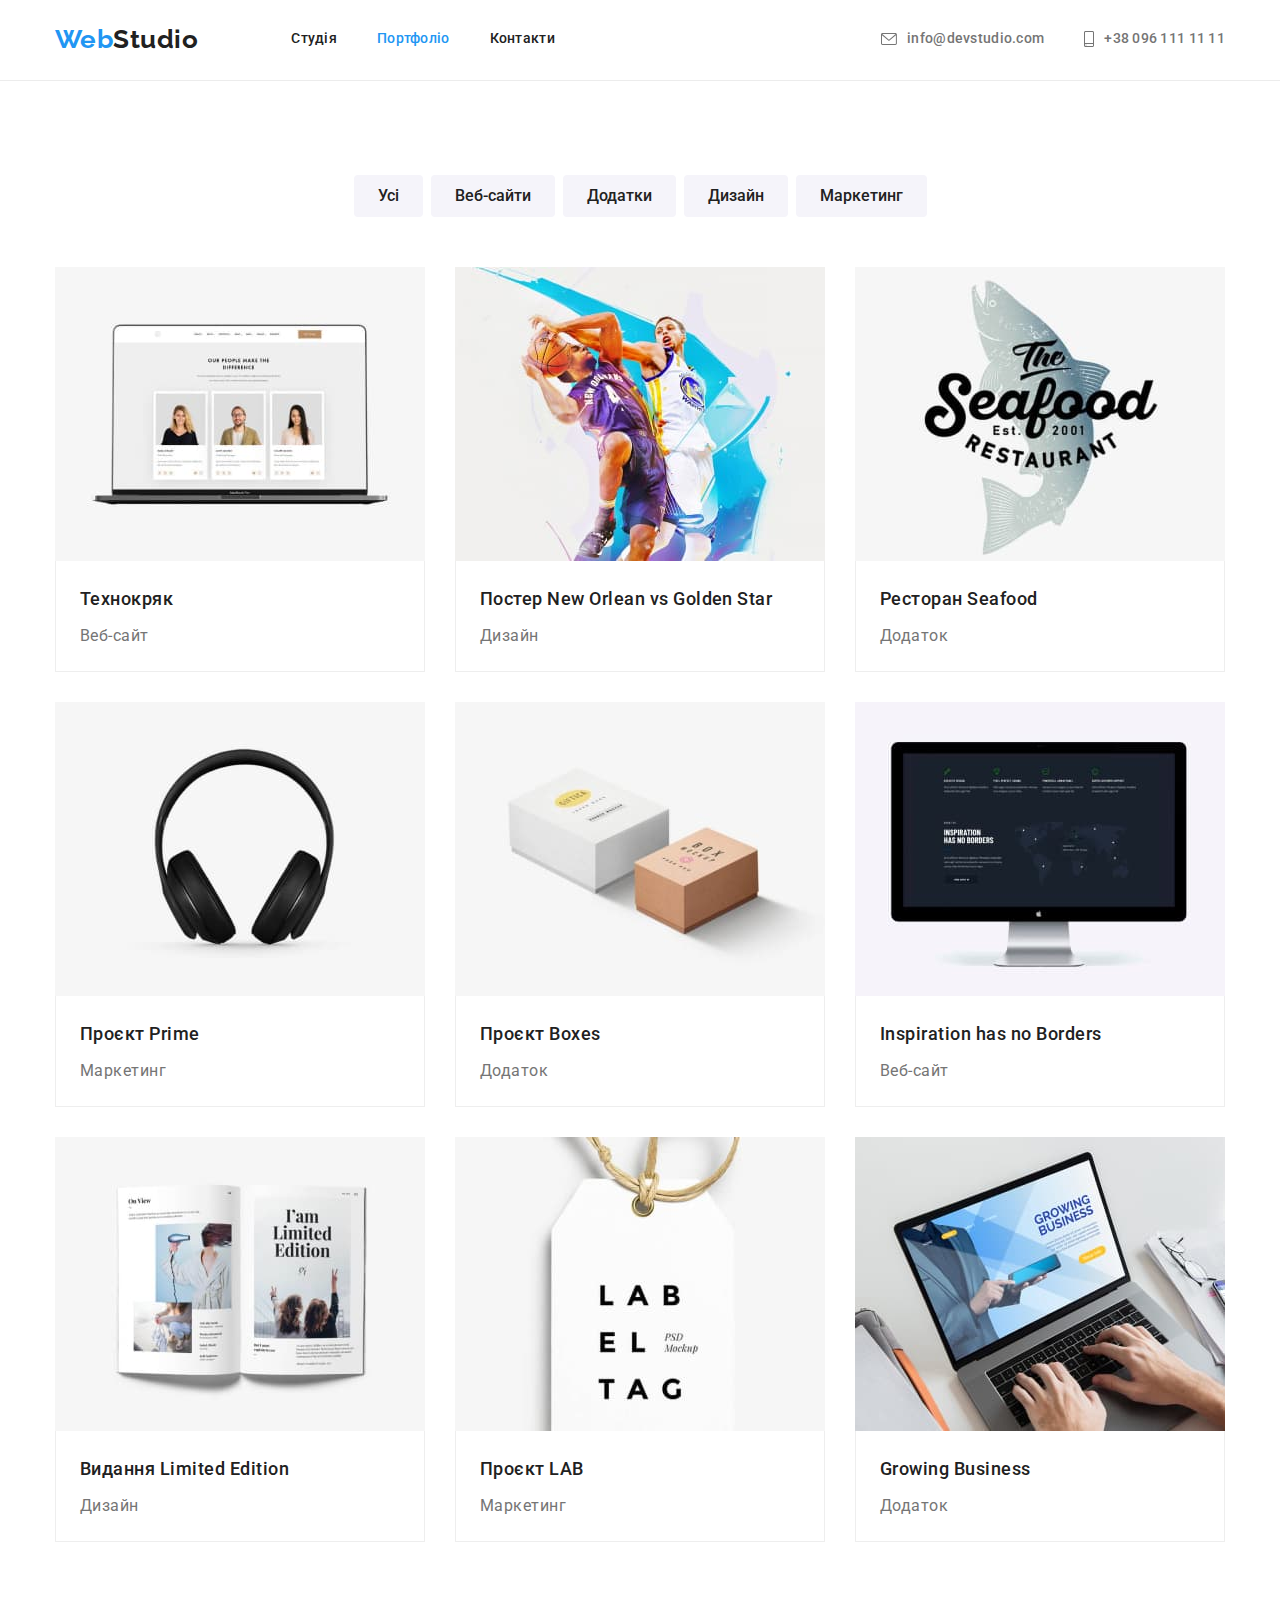
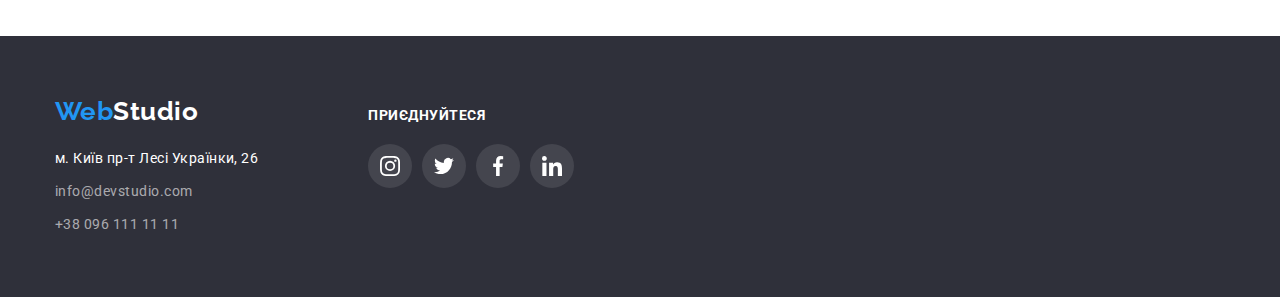
==== portfolio.html @ b3e06029 "start" ====
<!DOCTYPE html>
<html lang="uk">

<head>
    <meta charset="UTF-8">
    <meta http-equiv="X-UA-Compatible" content="IE=edge">
    <meta name="viewport" content="width=device-width, initial-scale=1.0">
    <link rel="stylesheet" href="https://cdnjs.cloudflare.com/ajax/libs/modern-normalize/1.0.0/modern-normalize.min.css" />
    <link rel="stylesheet" href="css/styles.css">
    <link rel="preconnect" href="https://fonts.googleapis.com">
    <link rel="preconnect" href="https://fonts.gstatic.com" crossorigin>
    <link
        href="https://fonts.googleapis.com/css2?family=Raleway:wght@700&family=Roboto:wght@400;500;700;900&display=swap"
        rel="stylesheet">
    <title>Homework 2</title>
</head>

<body>
    <!--Header-->
    <header class="header">
        <div class="container flex center">
            <a href="" class="logo-common logo-black"><span class="logo-highlight">Web</span>Studio</a>
            <nav class="flex-right">
                <ul class="flex list">
                    <li class="item"><a href="./index.html" class="link">Студія</a></li>
                    <li class="item"><a href="" class="link current">Портфоліо</a></li>
                    <li class="item"><a href="" class="link">Контакти</a></li>
                </ul>
            </nav>
            <!--Contacts-->
            <ul class="flex list">
                <li class="item flex center-right">
                    <a class="link-gray" href="mailto:info@devstudio.com">
                        <svg width="16px" height="12px">
                            <use href="./images/icons.svg#envelope"></use>
                        </svg>
                        <span class="mail-top">info@devstudio.com</span>
                    </a>
                </li>
                <li class="item flex center-right">
                    <a href="tel:+380961111111" class="link-gray">
                        <svg width="10px" height="16px">
                            <use href="./images/icons.svg#smartphone"></use>
                        </svg>
                        <span class="mail-top">+38 096 111 11 11</span>
                    </a>
                </li>
            </ul>
        </div>
    
    </header>

    <main>
            <!--Main Block-->
        <section class="section">
        <div class="container">
            <h1 class="section-title-invisible">Портфоліо</h1>
            <ul class="list flex margin">
                <li class="button"><button class="button-gray" type="button">Усі</button></li>
                <li class="button"><button class="button-gray" type="button">Веб-сайти</button></li>
                <li class="button"><button class="button-gray" type="button">Додатки</button></li>
                <li class="button"><button class="button-gray" type="button">Дизайн</button></li>
                <li class="button"><button class="button-gray" type="button">Маркетинг</button></li>
            </ul> 
            <ul class="port list card-set">
                <li>
                    <a href="" class="nodecoration item">
                        <img src="images/portfolio-image1.jpg" alt="Our staff" width="370" class="box">
                        <div class="border">
                        <h2 class="portfolio-title">Технокряк</h2>
                        <p class="portfolio-short">Веб-сайт</p>
                        </div>
                    </a>
                </li>
                <li>
                    <a href="" class="nodecoration item">
                        <img src="images/portfolio-image2.jpg" alt="Basketball players" width="370" class="box">
                        <div class="border">
                        <h2 class="portfolio-title">Постер New Orlean vs Golden Star</h2>
                        <p class="portfolio-short">Дизайн</p>
                        </div>
                    </a>
                </li>
                <li>
                    <a href="" class="nodecoration item">
                        <img src="images/portfolio-image3.jpg" alt="Label with a fish" width="370" class="box">
                        <div class="border">
                        <h2 class="portfolio-title">Ресторан Seafood</h2>
                        <p class="portfolio-short">Додаток</p>
                        </div>
                    </a>
                </li>
                <li>
                    <a href="" class="nodecoration item">
                        <img src="images/portfolio-image4.jpg" alt="Headphones" width="370" class="box">
                        <div class="border">
                        <h2 class="portfolio-title">Проєкт Prime</h2>
                        <p class="portfolio-short">Маркетинг</p>
                        </div>
                    </a>
                </li>
                <li>
                    <a href="" class="nodecoration item">
                        <img src="images/portfolio-image5.jpg" alt="Two boxes" width="370" class="box">
                        <div class="border">
                        <h2 class="portfolio-title">Проєкт Boxes</h2>
                        <p class="portfolio-short">Додаток</p>
                        </div>
                    </a>
                </li>
                <li>
                    <a href="" class="nodecoration item">
                        <img src="images/portfolio-image6.jpg" alt="Monitor" width="370" class="box">
                        <div class="border">
                        <h2 class="portfolio-title">Inspiration has no Borders</h2>
                        <p class="portfolio-short">Веб-сайт</p>
                        </div>
                    </a>
                </li>
                <li>
                    <a href="" class="nodecoration item">
                        <img src="images/portfolio-image7.jpg" alt="Magazine" width="370" class="box">
                        <div class="border">
                        <h2 class="portfolio-title">Видання Limited Edition</h2>
                        <p class="portfolio-short">Дизайн</p>
                        </div>
                    </a>
                </li>
                <li>
                    <a href="" class="nodecoration item">
                        <img src="images/portfolio-image8.jpg" alt="Lab tag" width="370" class="box">
                        <div class="border">
                        <h2 class="portfolio-title">Проєкт LAB</h2>
                        <p class="portfolio-short">Маркетинг</p>
                        </div>
                    </a>
                </li>
                <li>
                    <a href="" class="nodecoration item">
                        <img src="images/portfolio-image9.jpg" alt="Hands on a laptop" width="370" class="box">
                        <div class="border">
                        <h2 class="portfolio-title">Growing Business</h2>
                        <p class="portfolio-short">Додаток</p>
                        </div>
                    </a>
                </li>
            </ul>
        </div>
        </section>
    </main>
    <!--Footer-->
    <footer class="footer">
        <div class="container flex">
            <div>
                <a href="" class="logo-common logo-white"><span class="logo-highlight">Web</span>Studio</a>
                <address>
                    <p class="street item">м. Київ пр-т Лесі Українки, 26</p>
                    <ul class="list">
                        <li class="item"><a href="mailto:info@devstudio.com" class="address-contact">info@devstudio.com</a>
                        </li>
                        <li class="item"><a href="tel:+380961111111" class="address-contact">+38 096 111 11 11</a></li>
                    </ul>
                </address>
            </div>
            <div class="right">
                <h2 class="right-below">Приєднуйтеся</h2>
                <ul class="list icon-set">
                    <li class="soc-size">
                        <a class="social-f" href="">
                            <svg class="social-icon-f" width="20" height="20">
                                <use href="./images/icons.svg#instagram"></use>
                            </svg>
                        </a>
                    </li>
                    <li class="soc-size">
                        <a class="social-f" href="">
                            <svg class="social-icon-f" width="20" height="20">
                                <use href="./images/icons.svg#twitter"></use>
                            </svg>
                        </a>
                    </li>
                    <li class="soc-size">
                        <a class="social-f" href="">
                            <svg class="social-icon-f" width="20" height="20">
                                <use href="./images/icons.svg#facebook"></use>
                            </svg>
                        </a>
                    </li>
                    <li class="soc-size">
                        <a class="social-f" href="">
                            <svg class="social-icon-f" width="20" height="20">
                                <use href="./images/icons.svg#linkedin"></use>
                            </svg>
                        </a>
                    </li>
                </ul>
            </div>
        </div>
    </footer>
</body>

</html>
---- css/styles.css ----
/* Common css*/
:root {
  --primary-text-color: #212121;
  --secondary-text-color: #757575;
  --accent1-color: #2196f3;
  --accent2-color: #ffffff;
  --button-color: #F5F4FA;
  --background-color: #2F303A;
  --button-active: #188CE8;
  --button-social: rgba(33, 150, 243, 1)
}

/* Global*/
html {
  box-sizing: border-box;
}
*,
*::before,
*::after {
  box-sizing: inherit;
}
h1,
h2,
h3,
p,
ul,
a {
  padding: 0;
  margin: 0;
}


body {
  font-family: 'Roboto', sans-serif;
  color: var(--primary-text-color);
  background-color: var(--accent2-color);
  letter-spacing: 0.03em;
  margin: 0;
}


.list {
  list-style: none;
}
/* .list .item {
} */

.header {
    border-bottom: 1px solid #ECECEC;
}
.nodecoration {
  text-decoration: none;
}
/* .nodecoration1 {
  margin: -40px 0 0 0;
  padding: 0;
} */
.refer {
  display: block;
  text-decoration: none; 
}
.container {
  width: 1200px;
  margin: 0 auto;
  padding: 0 15px;
}
.margin {
  justify-content: center;
}
.center {
  align-items: center;
  padding-top: 24px;
  padding-bottom: 25px;
}
.center-right {
  align-items: center;
}
.mail {
      display: flex;
      align-items: center;
      color: var(--secondary-text-color);
      text-decoration: none;
      font-weight: 500;
      font-size: 14px;
      line-height: 1.14;
      letter-spacing: 0.02em;
}
.mail-top {
  margin-left: 10px;
}
.flex-right {
  display: flex;
  margin-right: auto;
}
.flex-right .list {
  margin-left: 93px;
}
.flex .item:not(:last-child) {
  margin-right: 40px;
}
.flex {
  display: flex;
}
/* Logo*/

.logo-common {
  text-decoration: none;
  font-family: 'Raleway';
  font-weight: 700;
  font-size: 26px;
  line-height: 1.19;
}
 .logo-black {
  color: #212121;
}
.footer .logo-white {
  color: #ffffff;
}
.logo-highlight {
  color: #2196f3;
  text-decoration: none;
}

/*.flex-right .item + .item {
  margin-left: 40px;
}
*/




/* Site navigation*/
.flex-right .link {
  display: block;

  color: var(--primary-text-color);
  text-decoration: none;
  font-weight: 500;
  font-size: 14px;
  line-height: 1.14;
  letter-spacing: 0.02em;
}

/* Icons */

 .link-gray {
  display: flex;
  align-items: center;
  fill: var(--secondary-text-color);
  color: var(--secondary-text-color);
  text-decoration: none;
  font-weight: 500;
  font-size: 14px;
  line-height: 1.14;
  letter-spacing: 0.02em;
}
 .link.current {
  color: var(--accent1-color)
}
 .link:hover,
 .link:focus,
 .link-gray:hover,
 .link-gray:focus {
  color: var(--accent1-color);
  fill: var(--accent1-color);
}
.ico {
  /* display: inline-block; */
  background-color: var(--button-color);
  max-width: 270px;
  height: 120px;
  border-radius: 4px;
  display: flex;
  align-items: center;
  justify-content: center;
}



.icon-set {
  display: flex;
  flex-wrap: wrap;
  gap: 10px;
  justify-content: center;
  align-items: center;
}
.soc-size {
  width: 44px;
  height: 44px;
}
.social {
  display: flex;
  align-items: center;
  justify-content: center;
  width: 44px;
  height: 44px;
  border: none;
  border-radius: 50%;
  background-color: transparent;
  fill: rgba(175, 177, 184, 1);
}
.social-icon {
  /* padding: 12px; */
}
.social:hover,
.social:focus {
  background-color: var(--button-social);
  fill: var(--accent2-color);
  cursor: pointer;
}


.social-f {
    display: flex;
    align-items: center;
    justify-content: center;
    fill: var(--accent2-color);
    width: 44px;
    height: 44px;
    border: none;
    border-radius: 50%;
    background-color: rgba(255, 255, 255, 0.1);
}
.social-f:hover,
.social-f:focus {
    background-color: var(--button-social);
    cursor: pointer;
}
.social-icon-f {
  /* padding: 12px; */
}
/* .container {
  width: 1200px;
  margin: 0 auto;
  padding: 0 15px;
} */
/* Hero*/
.hero {
  background-color: var(--background-color);
  max-width: 1600px;
  margin: 0 auto;
  text-align: center;
  padding-top: 200px;
  padding-bottom: 200px;
  background-image: linear-gradient(to right, rgba(47, 48, 58, 0.4), rgba(47, 48, 58, 0.4)),
  url(../images/hero.jpg);
  background-position: center;
  background-size: cover;
  background-color: rgba(196, 196, 196, 1);
  background-repeat: no-repeat;
}
.hero-title {
  color: var(--accent2-color);
  text-transform: uppercase;
  margin-top: 0px;
  margin-bottom: 30px;
  font-weight: 900;
  font-size: 44px;
  line-height: 1.36;
}
/* Section */
.section {
  padding-top: 94px;
  padding-bottom: 94px;
}
.bottom {
  padding-top: 0px;
}

.wrap {
  flex-wrap: wrap;
  margin: 0 -15px;
}


.section-title {
  color: var(--primary-text-color);
  font-weight: 700;
  font-size: 36px;
  line-height: 1.17;
  text-align: center;
  letter-spacing: 0.03em;
  margin-bottom: 50px;
}

.section-title-invisible {
  display: none;
}

.card-set {
  display: flex;
  flex-wrap: wrap;
  gap: 30px;
}
.top .item {
  flex-basis: calc((100% - 90px) / 4);
  /* padding: 15px; */
}
.staff .item {
  flex-basis: calc((100% - 90px) / 4);
}
.port .item {
  flex-basis: calc((100% - 60px) / 3);
  display: block;
}
.port .item:hover,
.port .item:focus {
      box-shadow: 1px 4px 6px rgba(0, 0, 0, 0.16), 0px 4px 4px rgba(0, 0, 0, 0.06), 0px 1px 1px rgba(0, 0, 0, 0.12);
}



/* Features*/
/* .feature-list {
  display: flex;
  flex-wrap: wrap;
  margin: 0 -15px;
} */
  
  /* margin: -15px; */
  /* margin-left:  -15px; */

  /* margin-bottom: 94px; */

/* .wrap2 {

 
} */
/* .feature-list .item {
  margin: 0 15px;
  width: 270px;
} */
/* .feature-list .item:not(:last-child) {
    margin-right: 30px;
} */
/* .flex .item:not(:last-child) {
  margin-right: 30px;
} */
/* .flex .member:not(:last-child) {
  margin-right: 30px;
} */

.top .title {
  color: var(--primary-text-color);
  font-weight: 700;
  font-size: 14px;
  line-height: 1.144;
  text-transform: uppercase;
  margin-bottom: 10px;
  margin-top: 30px;
}

.top .description {
  color: var(--secondary-text-color);
  font-size: 14px;
  line-height: 1.71;
}

.staff {
  background-color: var(--button-color);
}
/* .member {
  width: 270px;
  margin: 0 15px;
} */

.staff .item {
  background-color: var(--accent2-color);
  border-bottom-left-radius: 4px;
  border-bottom-right-radius: 4px;
  box-shadow: 0px 1px 3px rgba(0, 0, 0, 0.12), 0px 1px 1px rgba(0, 0, 0, 0.14), 0px 2px 1px rgba(0, 0, 0, 0.2);
}  


.studio-title {
  color: var(--primary-text-color);
  font-weight: 700;
  font-size: 16px;
  line-height: 1.1875;
  letter-spacing: 0.06em;
  margin-bottom: 10px;
}

.studio-short {
  color: var(--secondary-text-color);
  font-size: 16px;
  line-height: 1.1875;
  margin-bottom: 16px;
}

/* Button*/
.button-blue {
  cursor: pointer;
  color: var(--accent2-color);
  background-color: var(--accent1-color);
  border-radius: 4px;
  padding: 10px 32px;
  border: none;
  font-family: 'Roboto';
  font-style: normal;
  font-weight: 700;
  font-size: 16px;
  line-height: 1.88;
}
.button-blue:hover,
.button-blue:focus {
  background-color: var(--button-active);
}
.button-gray {
  cursor: pointer;
  color: var(--primary-text-color);
  background-color: var(--button-color);
  border-radius: 4px;
  padding: 6px 22px;
  text-align: center;
  border-color: transparent;
  font-weight: 500;
  font-size: 16px;
  line-height: 1.625;

}
.button-gray:hover,
.button-gray:focus {
  background-color: var(--accent1-color);
  color: var(--accent2-color);
  box-shadow: 0px 2px 2px rgba(0, 0, 0, 0.12), 0px 1px 2px rgba(0, 0, 0, 0.08), 0px 1px 2px rgba(0, 0, 0, 0.1);
}

/*Customers*/
.additional .queue {
    flex-basis: calc((100% - 150px) / 6);
    height: 92px;
}
.additional .item {

  display: flex;
  align-items: center;
  justify-content: center;
  border: 1px solid rgba(175, 177, 184, 1);
  border-radius: 4px;
  fill: rgba(175, 177, 184, 1);
  max-width: 170px;
  height: 92px;


}

.additional .item2 {
  /* padding: 16px 32px; */
}

.additional .item:hover,
.additional .item:focus {
  fill: rgba(33, 150, 243, 1);
  border: 1px solid rgba(33, 150, 243, 1);
  cursor: pointer;
}

/* Footer*/
.footer {
  background-color: var(--background-color);
  margin-left: auto;
  margin-right: auto;
  padding: 60px 0;
}
.footer .item:not(:last-child) {
  margin-bottom: 9px;
}

.street {
  font-size: 14px;
  line-height: 1.71;
  color: var(--accent2-color);
  font-style: normal;
  margin-top: 20px;
}
.address-contact {
  color: rgba(255, 255, 255, 0.6);
  font-size: 14px;
  line-height: 1.71;
  font-style: normal;
  text-decoration: none;
}
.address-contact:hover,
.address-contact:focus {
  color: var(--accent1-color);
}

.portfolio-title {
  color: var(--primary-text-color);
  font-weight: 500;
  font-size: 18px;
  line-height: 2;
  margin-bottom: 4px;
}
.portfolio-short {
  color: var(--secondary-text-color);
  font-size: 16px;
  line-height: 1.875;
}
.images {
  width: 370px;
  /* margin: 15px; */
}
.box {
  display: block;
}
.border {
  /* border: 1px solid #eeeeee; */
  border-right: 1px solid #eeeeee;
  border-left: 1px solid #eeeeee;
  border-bottom: 1px solid #eeeeee;
  padding: 20px 24px;
}
.centering {
  padding: 30px 0;
  text-align: center;
}


/* .images:nth-child(3n + 1) {
  margin-right: 30px;
}
.images:nth-child(3n + 2) {
  margin-right: 30px;
} */
.button:not(:last-child) {
  margin-right: 8px;
}
/* .filter {
  margin-bottom: 50px;
} */
.footer .right {
  margin-left: 70px;
}
.footer .right-below {
  color: white;
  text-transform: uppercase;
  font-weight: 700px;
  font-size: 14px;
  line-height: 1.14;
  margin-top: 12px;
  margin-bottom: 20px;
}
.port {
  margin-top: 50px;
  }
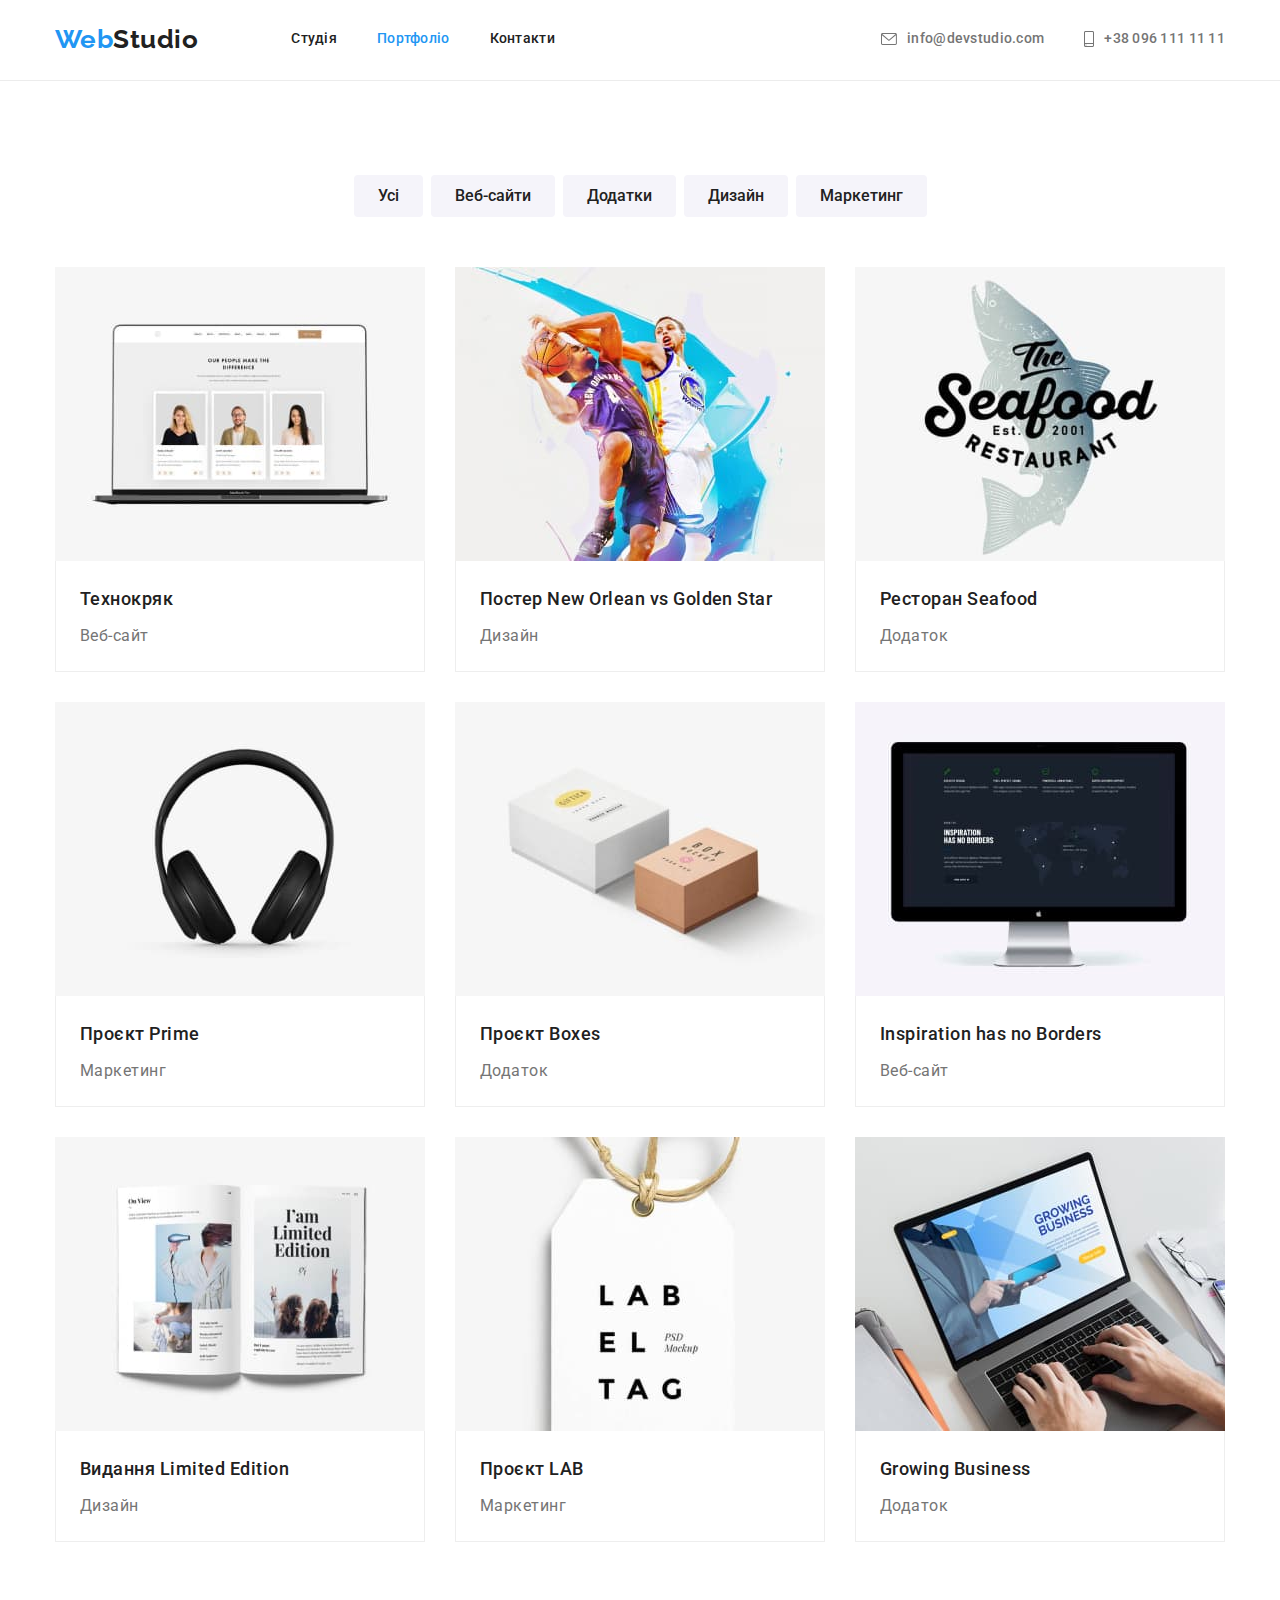
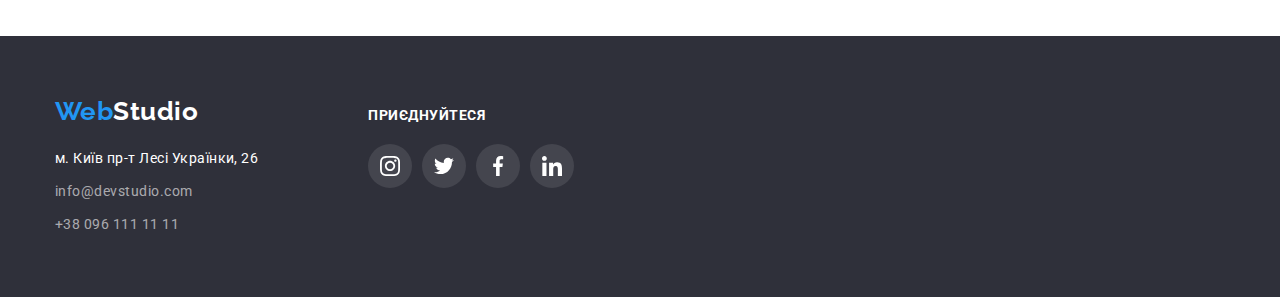
==== commit 7ff196f7: "in-process1" ====
--- a/portfolio.html
+++ b/portfolio.html
@@ -65,16 +65,36 @@
             <ul class="port list card-set">
                 <li>
                     <a href="" class="nodecoration item">
-                        <img src="images/portfolio-image1.jpg" alt="Our staff" width="370" class="box">
+                        <div class="port-thumb">
+                            <img src="images/portfolio-image1.jpg" alt="Our staff" width="370" class="box">
+                            <div class="overlay">
+                                <p class="overlay-text">
+                                Ресурс пропонує комплексні пропозиції з різним рівнем функціоналу та сервісів. Все це дозволить відвідувачу
+                                отримати
+                                вичерпні відомості про компанію чи приватну особу.
+                                </p>
+                            </div>
+                        </div>
                         <div class="border">
                         <h2 class="portfolio-title">Технокряк</h2>
                         <p class="portfolio-short">Веб-сайт</p>
                         </div>
-                    </a>
-                </li>
-                <li>
-                    <a href="" class="nodecoration item">
-                        <img src="images/portfolio-image2.jpg" alt="Basketball players" width="370" class="box">
+
+                    </a>
+                </li>
+                <li>
+                    <a href="" class="nodecoration item">
+                        <div class="port-thumb">
+                            <img src="images/portfolio-image2.jpg" alt="Basketball players" width="370" class="box">
+                            <div class="overlay">
+                                <p class="overlay-text">
+                                    Ресурс пропонує комплексні пропозиції з різним рівнем функціоналу та сервісів. Все це дозволить відвідувачу
+                                    отримати
+                                    вичерпні відомості про компанію чи приватну особу.
+                                </p>
+                            </div>
+                        </div>
+                        
                         <div class="border">
                         <h2 class="portfolio-title">Постер New Orlean vs Golden Star</h2>
                         <p class="portfolio-short">Дизайн</p>
@@ -83,7 +103,16 @@
                 </li>
                 <li>
                     <a href="" class="nodecoration item">
-                        <img src="images/portfolio-image3.jpg" alt="Label with a fish" width="370" class="box">
+                        <div class="port-thumb">
+                            <img src="images/portfolio-image3.jpg" alt="Label with a fish" width="370" class="box">
+                            <div class="overlay">
+                                <p class="overlay-text">
+                                    Ресурс пропонує комплексні пропозиції з різним рівнем функціоналу та сервісів. Все це дозволить відвідувачу
+                                    отримати
+                                    вичерпні відомості про компанію чи приватну особу.
+                                </p>
+                            </div>
+                        </div>
                         <div class="border">
                         <h2 class="portfolio-title">Ресторан Seafood</h2>
                         <p class="portfolio-short">Додаток</p>
@@ -92,7 +121,16 @@
                 </li>
                 <li>
                     <a href="" class="nodecoration item">
-                        <img src="images/portfolio-image4.jpg" alt="Headphones" width="370" class="box">
+                        <div class="port-thumb">
+                            <img src="images/portfolio-image4.jpg" alt="Headphones" width="370" class="box">
+                            <div class="overlay">
+                                <p class="overlay-text">
+                                    Ресурс пропонує комплексні пропозиції з різним рівнем функціоналу та сервісів. Все це дозволить відвідувачу
+                                    отримати
+                                    вичерпні відомості про компанію чи приватну особу.
+                                </p>
+                            </div>
+                        </div>
                         <div class="border">
                         <h2 class="portfolio-title">Проєкт Prime</h2>
                         <p class="portfolio-short">Маркетинг</p>
@@ -101,7 +139,16 @@
                 </li>
                 <li>
                     <a href="" class="nodecoration item">
-                        <img src="images/portfolio-image5.jpg" alt="Two boxes" width="370" class="box">
+                        <div class="port-thumb">
+                            <img src="images/portfolio-image5.jpg" alt="Two boxes" width="370" class="box">
+                            <div class="overlay">
+                                <p class="overlay-text">
+                                    Ресурс пропонує комплексні пропозиції з різним рівнем функціоналу та сервісів. Все це дозволить відвідувачу
+                                    отримати
+                                    вичерпні відомості про компанію чи приватну особу.
+                                </p>
+                            </div>
+                        </div>
                         <div class="border">
                         <h2 class="portfolio-title">Проєкт Boxes</h2>
                         <p class="portfolio-short">Додаток</p>
@@ -110,7 +157,16 @@
                 </li>
                 <li>
                     <a href="" class="nodecoration item">
-                        <img src="images/portfolio-image6.jpg" alt="Monitor" width="370" class="box">
+                        <div class="port-thumb">
+                            <img src="images/portfolio-image6.jpg" alt="Monitor" width="370" class="box">
+                            <div class="overlay">
+                                <p class="overlay-text">
+                                    Ресурс пропонує комплексні пропозиції з різним рівнем функціоналу та сервісів. Все це дозволить відвідувачу
+                                    отримати
+                                    вичерпні відомості про компанію чи приватну особу.
+                                </p>
+                            </div>
+                        </div>                     
                         <div class="border">
                         <h2 class="portfolio-title">Inspiration has no Borders</h2>
                         <p class="portfolio-short">Веб-сайт</p>
@@ -119,7 +175,16 @@
                 </li>
                 <li>
                     <a href="" class="nodecoration item">
-                        <img src="images/portfolio-image7.jpg" alt="Magazine" width="370" class="box">
+                        <div class="port-thumb">
+                            <img src="images/portfolio-image7.jpg" alt="Magazine" width="370" class="box">
+                            <div class="overlay">
+                                <p class="overlay-text">
+                                    Ресурс пропонує комплексні пропозиції з різним рівнем функціоналу та сервісів. Все це дозволить відвідувачу
+                                    отримати
+                                    вичерпні відомості про компанію чи приватну особу.
+                                </p>
+                            </div>
+                        </div>                       
                         <div class="border">
                         <h2 class="portfolio-title">Видання Limited Edition</h2>
                         <p class="portfolio-short">Дизайн</p>
@@ -128,7 +193,16 @@
                 </li>
                 <li>
                     <a href="" class="nodecoration item">
-                        <img src="images/portfolio-image8.jpg" alt="Lab tag" width="370" class="box">
+                        <div class="port-thumb">
+                            <img src="images/portfolio-image8.jpg" alt="Lab tag" width="370" class="box">
+                            <div class="overlay">
+                                <p class="overlay-text">
+                                    Ресурс пропонує комплексні пропозиції з різним рівнем функціоналу та сервісів. Все це дозволить відвідувачу
+                                    отримати
+                                    вичерпні відомості про компанію чи приватну особу.
+                                </p>
+                            </div>
+                        </div>                        
                         <div class="border">
                         <h2 class="portfolio-title">Проєкт LAB</h2>
                         <p class="portfolio-short">Маркетинг</p>
@@ -137,7 +211,16 @@
                 </li>
                 <li>
                     <a href="" class="nodecoration item">
-                        <img src="images/portfolio-image9.jpg" alt="Hands on a laptop" width="370" class="box">
+                        <div class="port-thumb">
+                            <img src="images/portfolio-image9.jpg" alt="Hands on a laptop" width="370" class="box">
+                            <div class="overlay">
+                                <p class="overlay-text">
+                                    Ресурс пропонує комплексні пропозиції з різним рівнем функціоналу та сервісів. Все це дозволить відвідувачу
+                                    отримати
+                                    вичерпні відомості про компанію чи приватну особу.
+                                </p>
+                            </div>
+                        </div>                        
                         <div class="border">
                         <h2 class="portfolio-title">Growing Business</h2>
                         <p class="portfolio-short">Додаток</p>
--- a/css/styles.css
+++ b/css/styles.css
@@ -198,9 +198,12 @@
   border-radius: 50%;
   background-color: transparent;
   fill: rgba(175, 177, 184, 1);
-}
-.social-icon {
-  /* padding: 12px; */
+  transition-property: fill, background-color;
+  transition-duration: 250ms;
+  transition-timing-function: cubic-bezier(0.4, 0, 0.2, 1);
+
+
+  /* transition: 250ms cubic-bezier(0.4, 0, 0.2, 1); */
 }
 .social:hover,
 .social:focus {
@@ -220,6 +223,9 @@
     border: none;
     border-radius: 50%;
     background-color: rgba(255, 255, 255, 0.1);
+    transition-property: background-color;
+    transition-duration: 250ms;
+    transition-timing-function: cubic-bezier(0.4, 0, 0.2, 1);
 }
 .social-f:hover,
 .social-f:focus {
@@ -302,12 +308,45 @@
 .port .item {
   flex-basis: calc((100% - 60px) / 3);
   display: block;
+  overflow: hidden;
 }
 .port .item:hover,
 .port .item:focus {
-      box-shadow: 1px 4px 6px rgba(0, 0, 0, 0.16), 0px 4px 4px rgba(0, 0, 0, 0.06), 0px 1px 1px rgba(0, 0, 0, 0.12);
-}
-
+  box-shadow: 1px 4px 6px rgba(0, 0, 0, 0.16), 0px 4px 4px rgba(0, 0, 0, 0.06), 0px 1px 1px rgba(0, 0, 0, 0.12);
+}
+.port-thumb {
+  position: relative;
+  overflow: hidden;
+}
+
+.port .overlay {
+  position: absolute;
+  width: 370px;
+  height: 294px;
+  left: 0%;
+  top: 0%;
+  background-color: rgba(33, 150, 243, 0.9);
+  transform: translateY(100%);
+  transition: transform 250ms cubic-bezier(0.4, 0, 0.2, 1);
+}
+
+
+.port .item:hover .overlay,
+.port .item:focus .overlay {
+  /* opacity: 1; */
+  transform: translateY(0%);
+  /* visibility: visible; */
+}
+
+.port .overlay-text {
+  width: 322px;
+  height: 168px;
+  margin: 63px 24px;
+  font-size: 18px;
+  line-height: 1.556;
+  color: var(--accent2-color);
+      
+}
 
 
 /* Features*/
@@ -432,7 +471,6 @@
     height: 92px;
 }
 .additional .item {
-
   display: flex;
   align-items: center;
   justify-content: center;
@@ -441,12 +479,9 @@
   fill: rgba(175, 177, 184, 1);
   max-width: 170px;
   height: 92px;
-
-
-}
-
-.additional .item2 {
-  /* padding: 16px 32px; */
+  transition-property: fill, border;
+  transition-duration: 250ms;
+  transition-timing-function: cubic-bezier(0.4, 0, 0.2, 1);
 }
 
 .additional .item:hover,
@@ -546,3 +581,39 @@
   margin-top: 50px;
   }
 
+.backdrop {
+  position: fixed;
+  top: 0;
+  left: 0;
+  width: 100%;
+  height: 100%;
+  background-color: rgba(0, 0, 0, 0.2);
+}
+.backdrop.is-hidden {
+  /* visibility: hidden; */
+  opacity: 0;
+  pointer-events: none;
+}
+.modal {
+  position: absolute;
+  top: 50%;
+  left: 50%;
+  transform: translate(-50%, -50%);
+  min-width: 528px;
+  min-height: 581px;
+  background-color: var(--accent2-color);
+}
+.modal-position {
+  position: absolute;
+  top: 8px;
+  right: 8px;
+  padding: 1px;
+  cursor: pointer;
+}
+/* .modal .position {
+  position: absolute;
+  bottom: 8px;
+  left:50%;
+  transform: translate(-50%, -50%);
+} */
+
